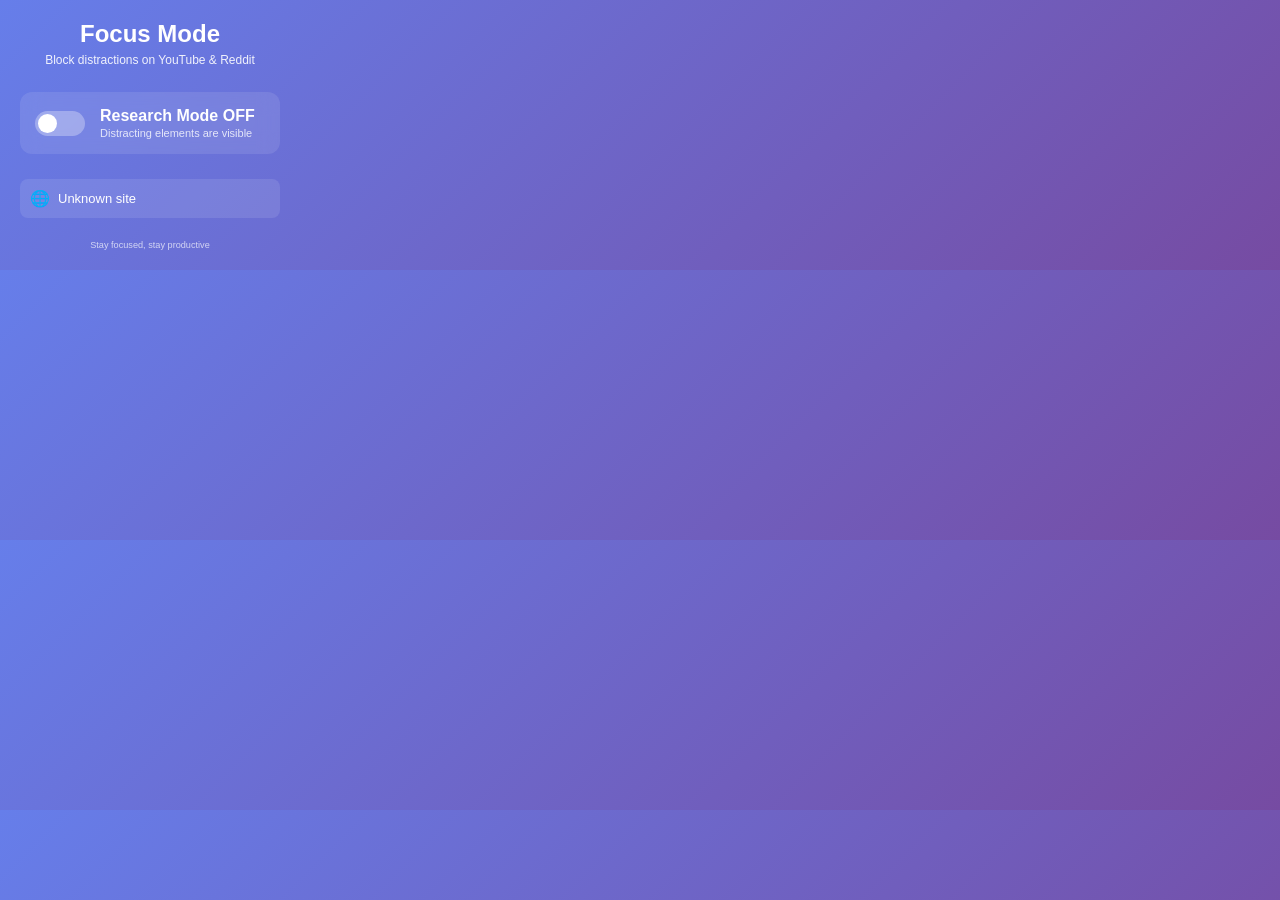
==== extension/popup.html @ acb17840 "Add ability to hide distracting elements on YouTube and Reddit Implement a Chrome extension with bac" ====
<!DOCTYPE html>
<html lang="en">
<head>
  <meta charset="UTF-8">
  <meta name="viewport" content="width=device-width, initial-scale=1.0">
  <title>Focus Mode</title>
  <link rel="stylesheet" href="popup.css">
</head>
<body>
  <div class="container">
    <div class="header">
      <h1>Focus Mode</h1>
      <p class="subtitle">Block distractions on YouTube & Reddit</p>
    </div>
    
    <div class="toggle-section">
      <div class="toggle-wrapper">
        <label class="switch">
          <input type="checkbox" id="researchModeToggle">
          <span class="slider round"></span>
        </label>
        <div class="toggle-info">
          <span class="toggle-label" id="toggleLabel">Research Mode OFF</span>
          <span class="toggle-description" id="toggleDescription">Distracting elements are visible</span>
        </div>
      </div>
    </div>
    
    <div class="status-section">
      <div class="current-site" id="currentSite">
        <span class="site-icon">🌐</span>
        <span id="siteStatus">Unknown site</span>
      </div>
    </div>
    
    <div class="footer">
      <small>Stay focused, stay productive</small>
    </div>
  </div>
  
  <script src="popup.js"></script>
</body>
</html>
---- extension/popup.css ----
* {
  margin: 0;
  padding: 0;
  box-sizing: border-box;
}

body {
  font-family: -apple-system, BlinkMacSystemFont, 'Segoe UI', Roboto, sans-serif;
  width: 300px;
  background: linear-gradient(135deg, #667eea 0%, #764ba2 100%);
  color: white;
}

.container {
  padding: 20px;
}

.header {
  text-align: center;
  margin-bottom: 25px;
}

.header h1 {
  font-size: 24px;
  font-weight: 600;
  margin-bottom: 5px;
}

.subtitle {
  font-size: 12px;
  opacity: 0.9;
}

.toggle-section {
  margin-bottom: 25px;
}

.toggle-wrapper {
  display: flex;
  align-items: center;
  gap: 15px;
  padding: 15px;
  background: rgba(255, 255, 255, 0.1);
  border-radius: 12px;
  backdrop-filter: blur(10px);
}

.switch {
  position: relative;
  display: inline-block;
  width: 50px;
  height: 25px;
}

.switch input {
  opacity: 0;
  width: 0;
  height: 0;
}

.slider {
  position: absolute;
  cursor: pointer;
  top: 0;
  left: 0;
  right: 0;
  bottom: 0;
  background-color: rgba(255, 255, 255, 0.3);
  transition: .4s;
  border-radius: 25px;
}

.slider:before {
  position: absolute;
  content: "";
  height: 19px;
  width: 19px;
  left: 3px;
  bottom: 3px;
  background-color: white;
  transition: .4s;
  border-radius: 50%;
}

input:checked + .slider {
  background-color: #4CAF50;
}

input:checked + .slider:before {
  transform: translateX(25px);
}

.toggle-info {
  flex: 1;
}

.toggle-label {
  display: block;
  font-weight: 600;
  font-size: 16px;
  margin-bottom: 2px;
}

.toggle-description {
  display: block;
  font-size: 11px;
  opacity: 0.8;
}

.status-section {
  margin-bottom: 20px;
}

.current-site {
  display: flex;
  align-items: center;
  gap: 8px;
  padding: 10px;
  background: rgba(255, 255, 255, 0.1);
  border-radius: 8px;
  font-size: 13px;
}

.site-icon {
  font-size: 16px;
}

.footer {
  text-align: center;
  opacity: 0.7;
  font-size: 11px;
  margin-top: 10px;
}
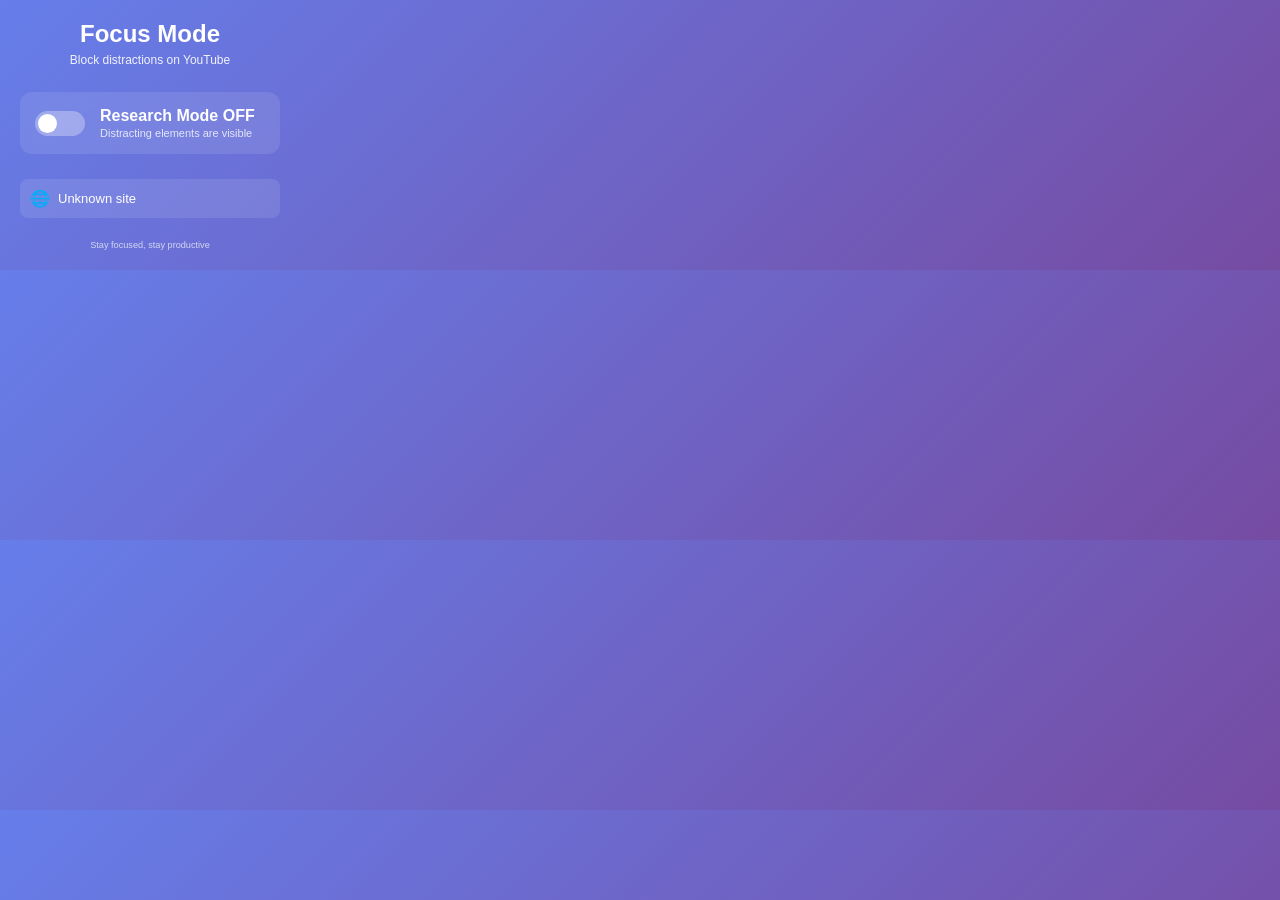
==== commit 26c0c57f: "Update popup.html" ====
--- a/extension/popup.html
+++ b/extension/popup.html
@@ -10,7 +10,7 @@
   <div class="container">
     <div class="header">
       <h1>Focus Mode</h1>
-      <p class="subtitle">Block distractions on YouTube & Reddit</p>
+      <p class="subtitle">Block distractions on YouTube </p>
     </div>
     
     <div class="toggle-section">
@@ -40,4 +40,4 @@
   
   <script src="popup.js"></script>
 </body>
-</html>+</html>
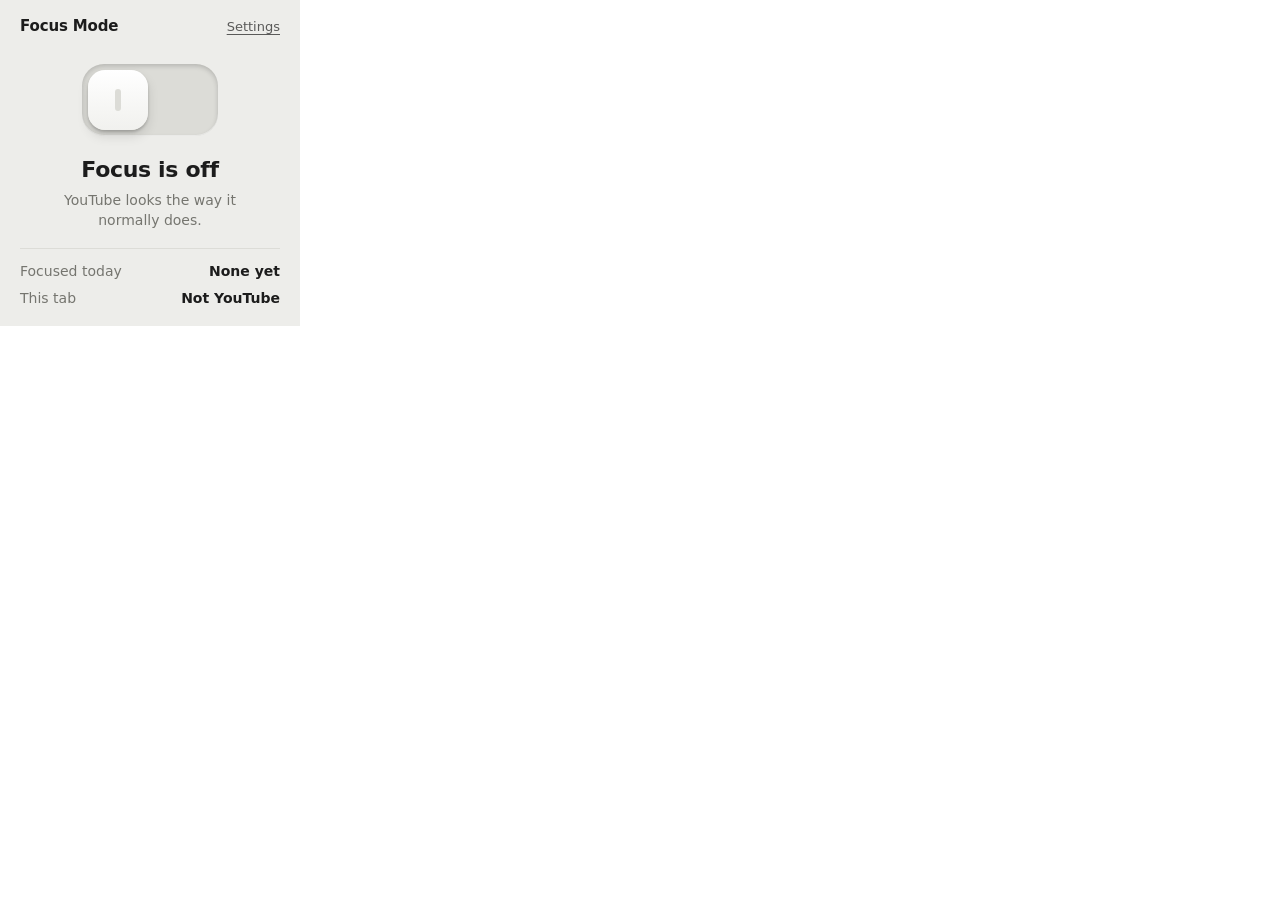
==== commit 9a9c230f: "Focus Mode: intent screen, lights-off popup, settings page Popup is one rocker switch; turning focus" ====
--- a/extension/popup.html
+++ b/extension/popup.html
@@ -2,42 +2,37 @@
 <html lang="en">
 <head>
   <meta charset="UTF-8">
-  <meta name="viewport" content="width=device-width, initial-scale=1.0">
   <title>Focus Mode</title>
   <link rel="stylesheet" href="popup.css">
 </head>
 <body>
-  <div class="container">
-    <div class="header">
-      <h1>Focus Mode</h1>
-      <p class="subtitle">Block distractions on YouTube </p>
-    </div>
-    
-    <div class="toggle-section">
-      <div class="toggle-wrapper">
-        <label class="switch">
-          <input type="checkbox" id="researchModeToggle">
-          <span class="slider round"></span>
-        </label>
-        <div class="toggle-info">
-          <span class="toggle-label" id="toggleLabel">Research Mode OFF</span>
-          <span class="toggle-description" id="toggleDescription">Distracting elements are visible</span>
-        </div>
+  <main class="pop" id="pop" data-on="false">
+    <header class="pop-head">
+      <span class="pop-name">Focus Mode</span>
+      <a class="pop-settings" href="options.html" target="_blank" id="settingsLink">Settings</a>
+    </header>
+
+    <button type="button" class="switch" id="switch" role="switch" aria-checked="false" aria-describedby="stateText">
+      <span class="switch-track" aria-hidden="true">
+        <span class="switch-thumb"></span>
+      </span>
+      <span class="sr" id="switchLabel">Focus Mode</span>
+    </button>
+
+    <p class="pop-state" id="stateTitle">Focus is off</p>
+    <p class="pop-desc" id="stateText">YouTube looks the way it normally does.</p>
+
+    <dl class="pop-facts">
+      <div>
+        <dt>Focused today</dt>
+        <dd id="focusedToday">None yet</dd>
       </div>
-    </div>
-    
-    <div class="status-section">
-      <div class="current-site" id="currentSite">
-        <span class="site-icon">🌐</span>
-        <span id="siteStatus">Unknown site</span>
+      <div>
+        <dt>This tab</dt>
+        <dd id="tabStatus">Checking</dd>
       </div>
-    </div>
-    
-    <div class="footer">
-      <small>Stay focused, stay productive</small>
-    </div>
-  </div>
-  
+    </dl>
+  </main>
   <script src="popup.js"></script>
 </body>
 </html>
--- a/extension/popup.css
+++ b/extension/popup.css
@@ -1,133 +1,110 @@
-* {
-  margin: 0;
-  padding: 0;
-  box-sizing: border-box;
+/* Focus Mode popup. Lights off: turning focus on dims the whole popup. */
+
+:root {
+  --light: #ededea;
+  --light-2: #dcdcd7;
+  --dark: #1c1c1c;
+  --dark-2: #2c2c2b;
+  --mid: #75756f;
+  --mid-on: #a3a39d;
+  --ease: 220ms cubic-bezier(0.2, 0.7, 0.2, 1);
 }
 
+* { box-sizing: border-box; }
+html, body { margin: 0; }
 body {
-  font-family: -apple-system, BlinkMacSystemFont, 'Segoe UI', Roboto, sans-serif;
   width: 300px;
-  background: linear-gradient(135deg, #667eea 0%, #764ba2 100%);
-  color: white;
+  font-family: -apple-system, BlinkMacSystemFont, 'Segoe UI', system-ui, sans-serif;
+  font-size: 14px;
+  line-height: 1.45;
+  -webkit-font-smoothing: antialiased;
+  font-variant-numeric: tabular-nums;
 }
+.sr { position: absolute; width: 1px; height: 1px; overflow: hidden; clip: rect(0 0 0 0); }
 
-.container {
-  padding: 20px;
+.pop {
+  background: var(--light);
+  color: var(--dark);
+  padding: 16px 20px 18px;
+  transition: background-color var(--ease), color var(--ease);
 }
+.pop[data-on='true'] { background: var(--dark); color: var(--light); }
 
-.header {
-  text-align: center;
-  margin-bottom: 25px;
+.pop-head { display: flex; justify-content: space-between; align-items: baseline; }
+.pop-name { font-weight: 700; font-size: 15px; letter-spacing: -0.01em; }
+.pop-settings { color: inherit; opacity: 0.7; font-size: 13px; text-underline-offset: 3px; }
+.pop-settings:hover { opacity: 1; }
+
+/* The switch: a physical rocker, not a pill toggle */
+.switch {
+  display: block;
+  margin: 26px auto 18px;
+  padding: 0;
+  border: 0;
+  background: none;
+  cursor: pointer;
+  border-radius: 22px;
 }
+.switch:focus-visible { outline: 3px solid currentColor; outline-offset: 5px; }
+.switch-track {
+  display: block;
+  position: relative;
+  width: 136px;
+  height: 72px;
+  border-radius: 22px;
+  background: var(--light-2);
+  box-shadow: inset 0 2px 5px rgba(0, 0, 0, 0.18), inset 0 -1px 0 rgba(255, 255, 255, 0.6);
+  transition: background-color var(--ease), box-shadow var(--ease);
+}
+.switch-thumb {
+  position: absolute;
+  top: 6px;
+  left: 6px;
+  width: 60px;
+  height: 60px;
+  border-radius: 17px;
+  background: linear-gradient(#ffffff, #f1f1ee);
+  box-shadow: 0 2px 3px rgba(0, 0, 0, 0.2), 0 6px 12px rgba(0, 0, 0, 0.12);
+  transition: transform var(--ease), background var(--ease), box-shadow var(--ease);
+}
+.switch-thumb::after {
+  content: '';
+  position: absolute;
+  left: 50%;
+  top: 50%;
+  width: 6px;
+  height: 22px;
+  margin: -11px 0 0 -3px;
+  border-radius: 3px;
+  background: var(--light-2);
+  transition: background-color var(--ease);
+}
+.pop[data-on='true'] .switch-track { background: #0e0e0e; box-shadow: inset 0 2px 6px rgba(0, 0, 0, 0.6), inset 0 -1px 0 rgba(255, 255, 255, 0.06); }
+.pop[data-on='true'] .switch-thumb {
+  transform: translateX(64px);
+  background: linear-gradient(#fbfbf7, #e9e9e3);
+  box-shadow: 0 2px 3px rgba(0, 0, 0, 0.5), 0 0 22px rgba(255, 255, 240, 0.28);
+}
+.pop[data-on='true'] .switch-thumb::after { background: var(--dark); }
 
-.header h1 {
-  font-size: 24px;
-  font-weight: 600;
-  margin-bottom: 5px;
+.pop-state { margin: 0; text-align: center; font-size: 22px; font-weight: 700; letter-spacing: -0.015em; }
+.pop-desc { margin: 4px auto 0; text-align: center; color: var(--mid); max-width: 24ch; min-height: 40px; }
+.pop[data-on='true'] .pop-desc { color: var(--mid-on); }
+
+.pop-facts {
+  margin: 18px 0 0;
+  padding-top: 12px;
+  border-top: 1px solid var(--light-2);
+  display: grid;
+  gap: 6px;
+  transition: border-color var(--ease);
 }
+.pop[data-on='true'] .pop-facts { border-top-color: var(--dark-2); }
+.pop-facts div { display: flex; justify-content: space-between; gap: 12px; }
+.pop-facts dt { color: var(--mid); }
+.pop[data-on='true'] .pop-facts dt { color: var(--mid-on); }
+.pop-facts dd { margin: 0; font-weight: 600; text-align: right; }
 
-.subtitle {
-  font-size: 12px;
-  opacity: 0.9;
+@media (prefers-reduced-motion: reduce) {
+  :root { --ease: 0ms linear; }
 }
-
-.toggle-section {
-  margin-bottom: 25px;
-}
-
-.toggle-wrapper {
-  display: flex;
-  align-items: center;
-  gap: 15px;
-  padding: 15px;
-  background: rgba(255, 255, 255, 0.1);
-  border-radius: 12px;
-  backdrop-filter: blur(10px);
-}
-
-.switch {
-  position: relative;
-  display: inline-block;
-  width: 50px;
-  height: 25px;
-}
-
-.switch input {
-  opacity: 0;
-  width: 0;
-  height: 0;
-}
-
-.slider {
-  position: absolute;
-  cursor: pointer;
-  top: 0;
-  left: 0;
-  right: 0;
-  bottom: 0;
-  background-color: rgba(255, 255, 255, 0.3);
-  transition: .4s;
-  border-radius: 25px;
-}
-
-.slider:before {
-  position: absolute;
-  content: "";
-  height: 19px;
-  width: 19px;
-  left: 3px;
-  bottom: 3px;
-  background-color: white;
-  transition: .4s;
-  border-radius: 50%;
-}
-
-input:checked + .slider {
-  background-color: #4CAF50;
-}
-
-input:checked + .slider:before {
-  transform: translateX(25px);
-}
-
-.toggle-info {
-  flex: 1;
-}
-
-.toggle-label {
-  display: block;
-  font-weight: 600;
-  font-size: 16px;
-  margin-bottom: 2px;
-}
-
-.toggle-description {
-  display: block;
-  font-size: 11px;
-  opacity: 0.8;
-}
-
-.status-section {
-  margin-bottom: 20px;
-}
-
-.current-site {
-  display: flex;
-  align-items: center;
-  gap: 8px;
-  padding: 10px;
-  background: rgba(255, 255, 255, 0.1);
-  border-radius: 8px;
-  font-size: 13px;
-}
-
-.site-icon {
-  font-size: 16px;
-}
-
-.footer {
-  text-align: center;
-  opacity: 0.7;
-  font-size: 11px;
-  margin-top: 10px;
-}
